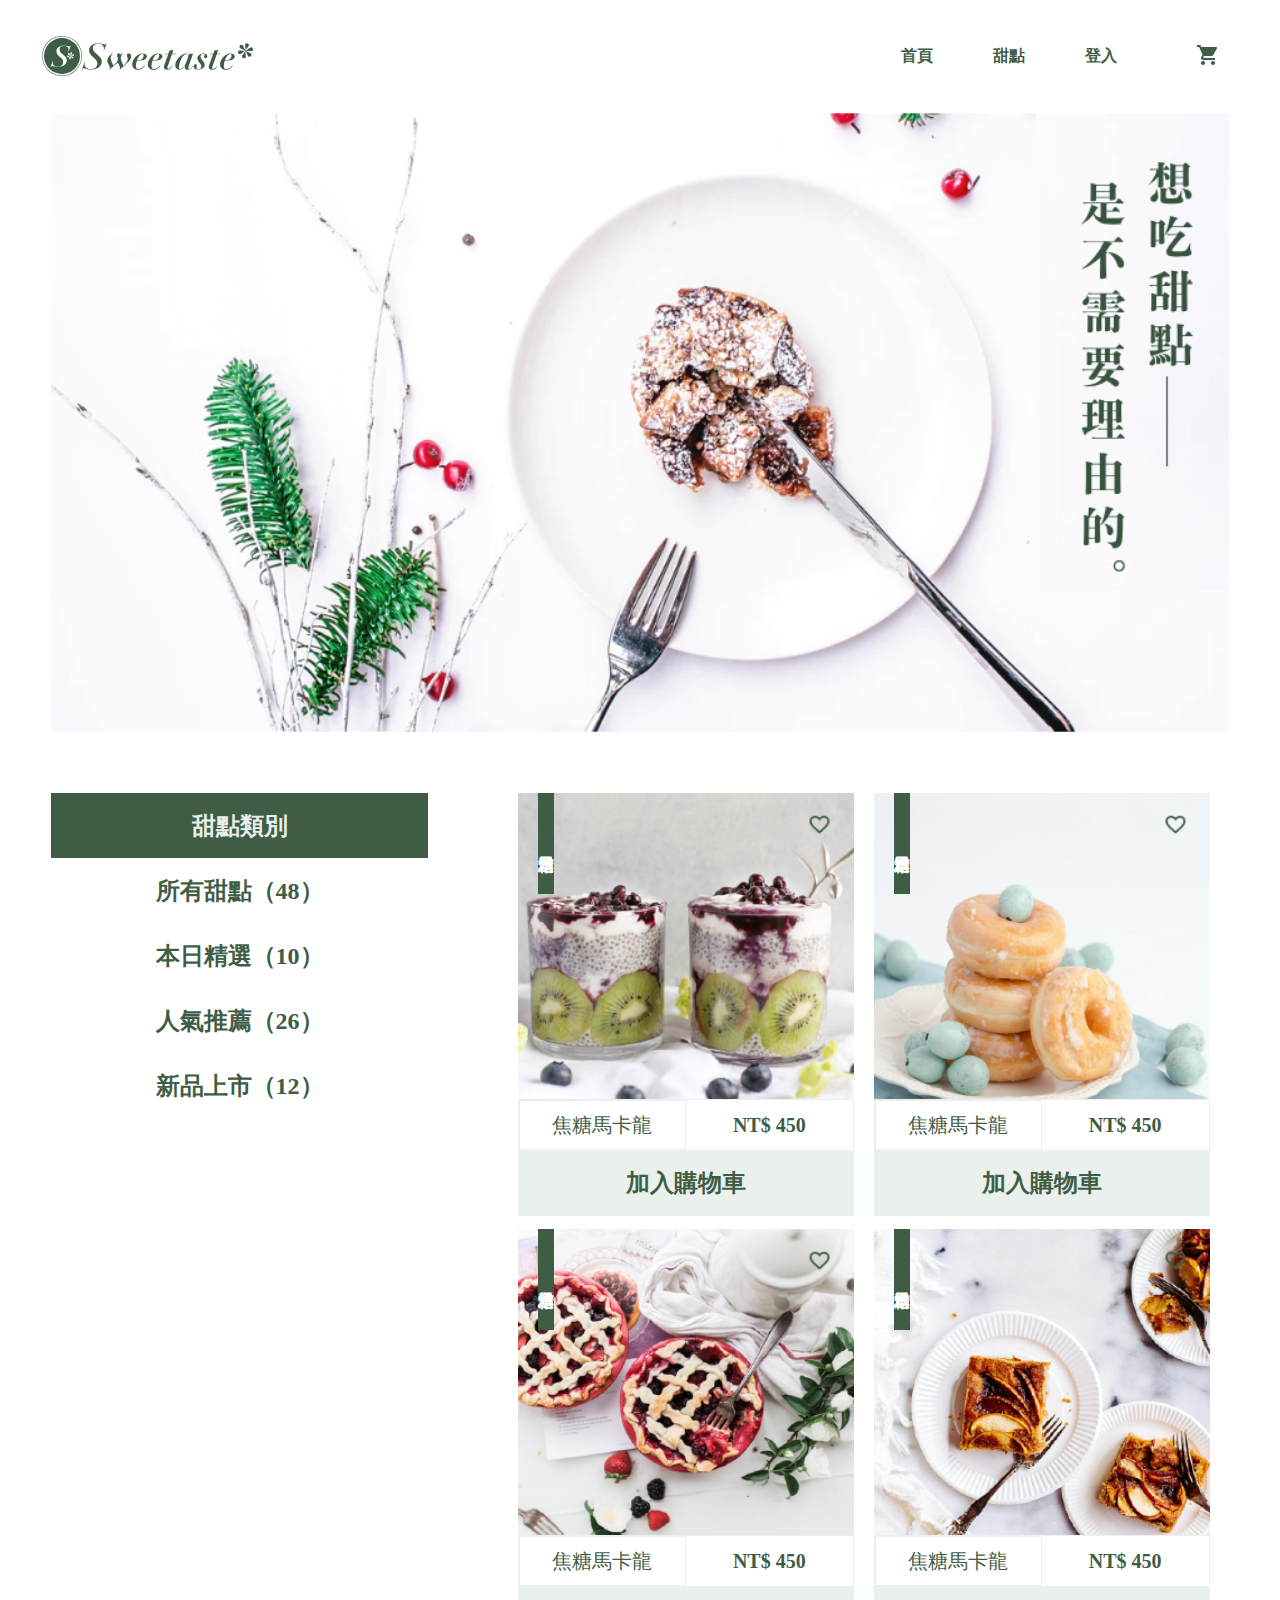
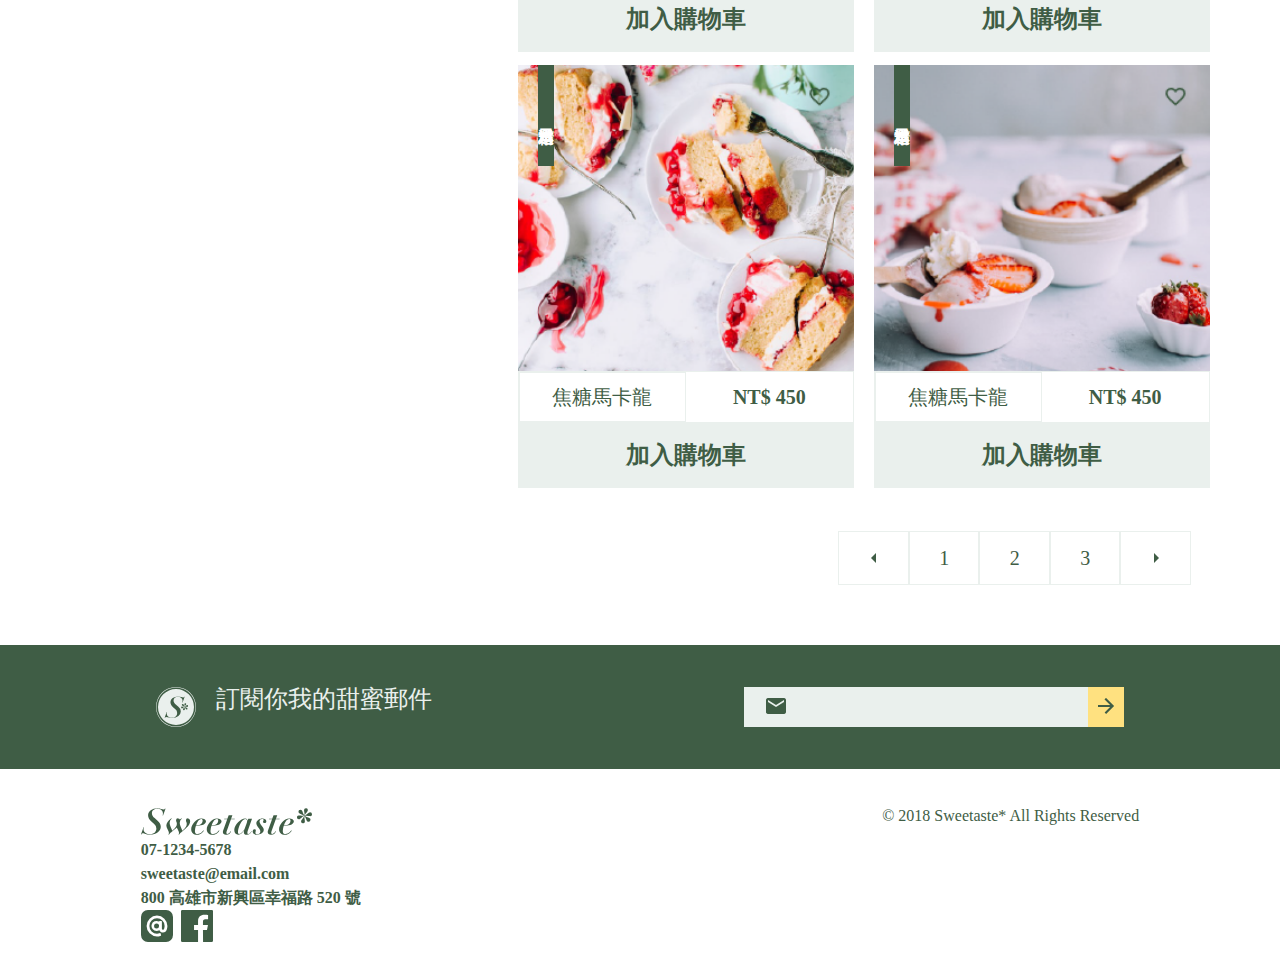
==== product.html @ cdbce23a "Add files via upload" ====
<!DOCTYPE html>
<html lang="en">
  <head>
    <meta charset="UTF-8" />
    <meta
      name="viewport"
      content="width=device-width,user-scalable=no, initial-scale=1.0, minimum-scale=1, maximum-scale=1"
    />
    <title>Products</title>
    <link rel="stylesheet" href="./styles/product-Page.css" />
  </head>
  <body>
    <header>
      <img class="bar" src="./image/dehaze-24px.png" alt="" />
      <div class="logo-header">
        <img class="only-pic" src="./image/logo-1000x1000.svg" alt="" />
        <img class="logo-text" src="./image/logotype-lg-dark.svg" alt="" />
        <h1>Sweetaste Dessert Shop</h1>
      </div>
      <div class="navbar">
        <ul>
          <li><a href="./home.html">首頁</a></li>
          <li><a href="#">甜點</a></li>
          <li><a href="#">登入</a></li>
        </ul>
        <a href="#"
          ><img class="cart" src="./image/shopping_cart.png" alt=""
        /></a>
      </div>
    </header>
    <img class="banner-pic" src="./image/banner.png" alt="" />
    <div class="banner-pic hide">
      <img src="./image/lg-想吃甜點是不需要理由的.svg" alt="">
    </div>
    <main>
      <ul class="menu">
        <li>甜點類別</li>
        <li>所有甜點（48）</li>
        <li>本日精選（10）</li>
        <li>人氣推薦（26）</li>
        <li>新品上市（12）</li>
      </ul>
      <section class="products">
        <ul>
          <li class="product-1">
            <a href="#" class="pic one">
              <p>本日精選</p>
              <img src="./image/favorite_border.png" alt="" />
            </a>
            <div>
              <a href="#">焦糖馬卡龍</a>
              <p>NT$ 450</p>
            </div>
            <button type="button">加入購物車</button>
          </li>
          <li class="product-2">
            <a href="#" class="pic two">
              <p>本日精選</p>
              <img src="./image/favorite_border.png" alt="" />
            </a>
            <div>
              <a href="#">焦糖馬卡龍</a>
              <p>NT$ 450</p>
            </div>
            <button type="button">加入購物車</button>
          </li>
          <li class="product-3">
            <a href="#" class="pic three">
              <p>本日精選</p>
              <img src="./image/favorite_border.png" alt="" />
            </a>
            <div>
              <a href="#">焦糖馬卡龍</a>
              <p>NT$ 450</p>
            </div>
            <button type="button">加入購物車</button>
          </li>
          <li class="product-1">
            <a href="#" class="pic four">
              <p>本日精選</p>
              <img src="./image/favorite_border.png" alt="" />
            </a>
            <div>
              <a href="#">焦糖馬卡龍</a>
              <p>NT$ 450</p>
            </div>
            <button type="button">加入購物車</button>
          </li>
          <li class="product-1">
            <a href="#" class="pic five">
              <p>本日精選</p>
              <img src="./image/favorite_border.png" alt="" />
            </a>
            <div>
              <a href="#">焦糖馬卡龍</a>
              <p>NT$ 450</p>
            </div>
            <button type="button">加入購物車</button>
          </li>
          <li class="product-1">
            <a href="#" class="pic six">
              <p>本日精選</p>
              <img src="./image/favorite_border.png" alt="" />
            </a>
            <div>
              <a href="#">焦糖馬卡龍</a>
              <p>NT$ 450</p>
            </div>
            <button type="button">加入購物車</button>
          </li>
        </ul>
      </section>
   </main>
   <div class="page-num-container">
   <ul class="page-number">
    <li><img src="./image/arrow_left.png" alt=""></li>
    <li>1</li>
    <li>2</li>
    <li>3</li>
    <li><img src="./image/arrow_right.png" alt=""></li>
  </ul> 
</div>
    <section class="sub">
      <div class="title">
        <img class="only-pic-mail" src="./image/logo-light.svg" alt="" />
        <p>訂閱你我的甜蜜郵件</p>
      </div>
      <div class="mail-addr">
        <label for="mail">
          <img src="./image/mail-24px.png" alt="" />
        </label>
        <input type="email" name="mail" />
        <button class="btn" type="submit">
          <img src="./image/arrow_forward-24px.png" alt="" />
        </button>
      </div>
    </section>
    <footer>

      <ul class="footer-left">
        <a href="#">
          <img class="logo-text" src="./image/logotype-lg-dark.svg" alt="" />
        </a>
        <li class="contact">
          <ul>
            <li>07-1234-5678</li>
            <li>sweetaste@email.com</li>
            <li>800 高雄市新興區幸福路 520 號</li>
          </ul>
        </li>
        <li>
          <ul class="sns">
            <li>
              <a href="#"><img src="./image/ic-line@.svg" alt="" /></a>
            </li>
            <li>
              <a href="#"><img src="./image/ic-facebook.svg" alt="" /></a>
            </li>
          </ul>
        </li>
      </ul>
      <div class="copyright">
        <img class="hide" src="./image/sm-今天是個吃甜點的好日子.svg" alt="" />
        <p>© 2018 Sweetaste* All Rights Reserved</p>
      </div>
    </footer>
  </body>
</html>
---- styles/product-Page.css ----
/* http://meyerweb.com/eric/tools/css/reset/ 
   v2.0 | 20110126
   License: none (public domain)
*/
html, body, div, span, applet, object, iframe,
h1, h2, h3, h4, h5, h6, p, blockquote, pre,
a, abbr, acronym, address, big, cite, code,
del, dfn, em, img, ins, kbd, q, s, samp,
small, strike, strong, sub, sup, tt, var,
b, u, i, center,
dl, dt, dd, ol, ul, li,
fieldset, form, label, legend,
table, caption, tbody, tfoot, thead, tr, th, td,
article, aside, canvas, details, embed,
figure, figcaption, footer, header, hgroup,
menu, nav, output, ruby, section, summary,
time, mark, audio, video {
  margin: 0;
  padding: 0;
  border: 0;
  font-size: 100%;
  font: inherit;
  vertical-align: baseline;
}

/* HTML5 display-role reset for older browsers */
a, article, aside, details, figcaption, figure,
footer, header, hgroup, menu, nav, section {
  display: block;
}

body {
  line-height: 1;
}

ol, ul {
  list-style: none;
}

blockquote, q {
  quotes: none;
}

blockquote:before, blockquote:after,
q:before, q:after {
  content: "";
  content: none;
}

table {
  border-collapse: collapse;
  border-spacing: 0;
}

* {
  box-sizing: border-box;
}

body {
  margin: 0 auto;
}

img {
  max-width: 100%;
  height: auto;
}

h1 {
  visibility: hidden;
}

.bar {
  display: none;
}

.logo-text {
  width: 171px;
  height: 27px;
}

.only-pic {
  width: 40px;
  height: 40px;
}

.cart {
  width: 24px;
  height: 24px;
}

a {
  text-decoration: none;
  color: #3F5D45;
}

header {
  width: 92%;
  display: flex;
  justify-content: space-between;
  align-items: center;
  margin: 36px 42px;
}
header .logo-header {
  display: flex;
  align-items: center;
  width: 220px;
  height: 40px;
}
header ul {
  display: flex;
  gap: 60px;
  align-items: center;
  flex-wrap: wrap;
}
header li {
  font-weight: bold;
}

.navbar {
  display: flex;
  gap: 79px;
}

@media (max-width: 770px) {
  .only-pic {
    display: none;
  }
  header {
    flex-direction: column;
    align-items: center;
    margin-left: 30px;
    margin-right: 30px;
  }
  .navbar {
    margin-top: 10px;
  }
}
@media (max-width: 400px) {
  header {
    flex-direction: row;
    margin: 10px auto;
  }
  header .logo-header {
    width: 114px;
    height: 17px;
  }
  header ul {
    display: none;
  }
  .bar {
    display: inline-block;
    width: 18px;
    height: 12px;
  }
}
.banner-pic {
  width: 92%;
  display: block;
  margin: 30px auto 60px auto;
}

.hide {
  display: none;
}

main {
  display: flex;
  justify-content: space-between;
  width: 92%;
  margin: 0 auto;
}

.menu {
  width: 32%;
  height: 325px;
}
.menu li {
  height: 20%;
  display: flex;
  justify-content: center;
  align-items: center;
  color: #3F5D45;
  font-size: 24px;
  font-weight: bold;
}
.menu li:first-child {
  background-color: #3F5D45;
  color: #EAF0ED;
}
.menu li:not(:first-child):hover {
  background-color: #EAF0ED;
}

.products {
  display: flex;
  justify-content: center;
  width: 62%;
}
.products ul {
  display: flex;
  justify-content: center;
  flex-wrap: wrap;
  gap: 0 20px;
}
.products li {
  width: 46%;
  height: 436px;
  display: flex;
  flex-direction: column;
}
.products li div {
  display: flex;
  justify-content: space-around;
  align-items: center;
  font-size: 20px;
  color: #3F5D45;
  border: 1px solid #EAF0ED;
}
.products li div p {
  font-weight: bold;
  color: #3F5D45;
  width: 50%;
  text-align: center;
}
.products li div a {
  display: block;
  width: 50%;
  padding-top: 14px;
  padding-bottom: 14px;
  border: 1px solid #EAF0ED;
  text-align: center;
}
.products li button {
  border: 0px;
  background-color: #EAF0ED;
  width: 100%;
  height: 65px;
  color: #3F5D45;
  font-size: 24px;
  font-weight: bold;
  text-align: center;
  cursor: pointer;
}

.pic {
  width: 100%;
  height: 70%;
  display: flex;
  justify-content: space-between;
  background-size: cover;
  background-position: center;
}
.pic.one {
  background-image: url("/image/p-1.png");
}
.pic.two {
  background-image: url("/image/p-2.png");
}
.pic.three {
  background-image: url("/image/p-3.png");
}
.pic.four {
  background-image: url("/image/p-4.png");
}
.pic.five {
  background-image: url("/image/p-5.png");
}
.pic.six {
  background-image: url("/image/p-6.png");
}
.pic img {
  width: 25px;
  height: 25px;
  margin-right: 22px;
  margin-top: 19px;
}
.pic p {
  writing-mode: vertical-lr;
  background-color: #3F5D45;
  height: 33%;
  text-align: center;
  color: white;
  font-weight: bold;
  margin-left: 20px;
}

.page-num-container {
  display: flex;
  justify-content: flex-end;
  margin-top: 30px;
}

.page-number {
  width: 29%;
  display: flex;
  margin-right: 5.5%;
}
.page-number li {
  border: 1px solid #EAF0ED;
  width: 19%;
  font-size: 20px;
  color: #3F5D45;
  display: flex;
  justify-content: center;
  align-items: center;
}
.page-number li:not(:first-child, :last-child) {
  padding: 16px 26px;
}
.page-number li:not(:first-child, :last-child):hover {
  color: white;
  background-color: #3F5D45;
}

@media (max-width: 770px) {
  .banner-pic {
    margin-bottom: 30px;
  }
  .products .product-2, .products .product-3 {
    display: none;
  }
  .products .product-1 {
    width: 100%;
  }
  .products ul {
    gap: 0px;
  }
  .page-num-container {
    justify-content: center;
  }
}
@media (max-width: 450px) {
  .banner-pic {
    margin-bottom: 15px;
  }
  main {
    flex-wrap: wrap;
  }
  main .menu {
    width: 100%;
  }
  main .products {
    width: 100%;
  }
}
.sub {
  background-color: #3F5D45;
  margin-top: 60px;
  display: flex;
  justify-content: space-around;
  padding-top: 42px;
  padding-bottom: 42px;
}

.title {
  display: flex;
  font-size: 24px;
  gap: 20px;
}
.title p {
  color: #EAF0ED;
}

.only-pic-mail {
  width: 40px;
  height: 40px;
}

.mail-addr {
  background-color: #EAF0ED;
  display: flex;
  justify-content: space-between;
  align-items: center;
  width: 380px;
}
.mail-addr input {
  border: 0px;
  width: 75%;
  background-color: #EAF0ED;
}
.mail-addr button {
  border: 0px;
  background-color: #FFE180;
  height: 100%;
  cursor: pointer;
}
.mail-addr label img {
  margin-left: 20px;
}

@media (max-width: 770px) {
  .sub {
    padding-left: 30px;
    padding-right: 30px;
    margin-top: 30px;
    flex-wrap: wrap;
  }
  .title {
    gap: 5px;
    align-items: center;
  }
  .title p {
    white-space: nowrap;
    font-size: 18px;
  }
  .only-pic-mail {
    display: block;
  }
  .mail-addr {
    width: 315px;
    height: 56px;
    margin-top: 20px;
  }
}
@media (max-width: 400px) {
  .sub {
    margin-top: 20px;
  }
}
footer {
  display: flex;
  justify-content: space-between;
  padding-top: 39px;
  padding-bottom: 30px;
}

.footer-left {
  display: flex;
  flex-direction: column;
  justify-content: space-around;
  margin-left: 11%;
}
.footer-left .sns {
  display: flex;
}
.footer-left .sns li {
  width: 32px;
  height: 32px;
  margin-right: 8px;
}

.contact {
  color: #3F5D45;
}
.contact li {
  line-height: 24px;
  font-weight: bold;
}

.copyright {
  display: flex;
  flex-direction: column;
  align-items: end;
  margin-right: 11%;
}
.copyright img {
  width: 59px;
  height: 219px;
}
.copyright p {
  color: #3F5D45;
}

@media (max-width: 400px) {
  footer {
    flex-direction: column;
    align-items: start;
  }
  .footer-left {
    gap: 37px;
  }
  .hide {
    display: none;
  }
  .copyright {
    margin-top: 20px;
    margin-left: 35px;
  }
}/*# sourceMappingURL=product-Page.css.map */
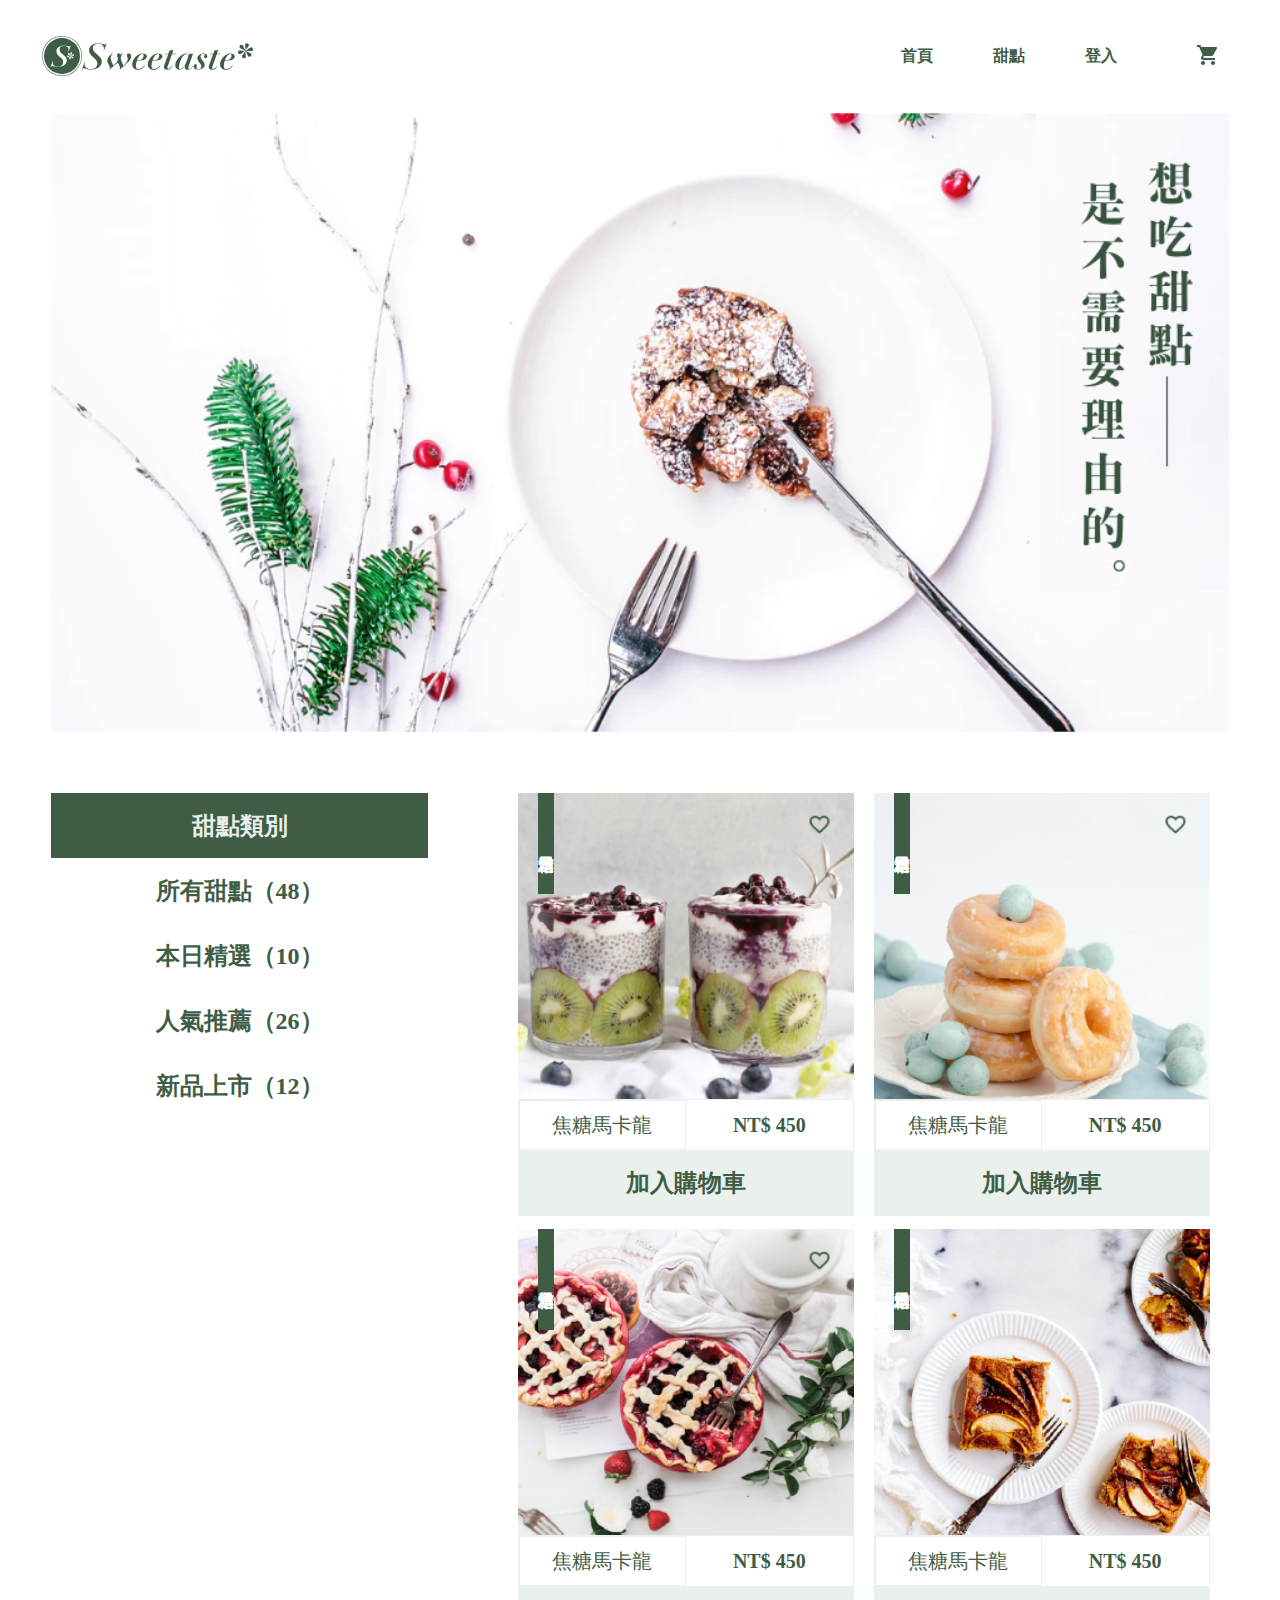
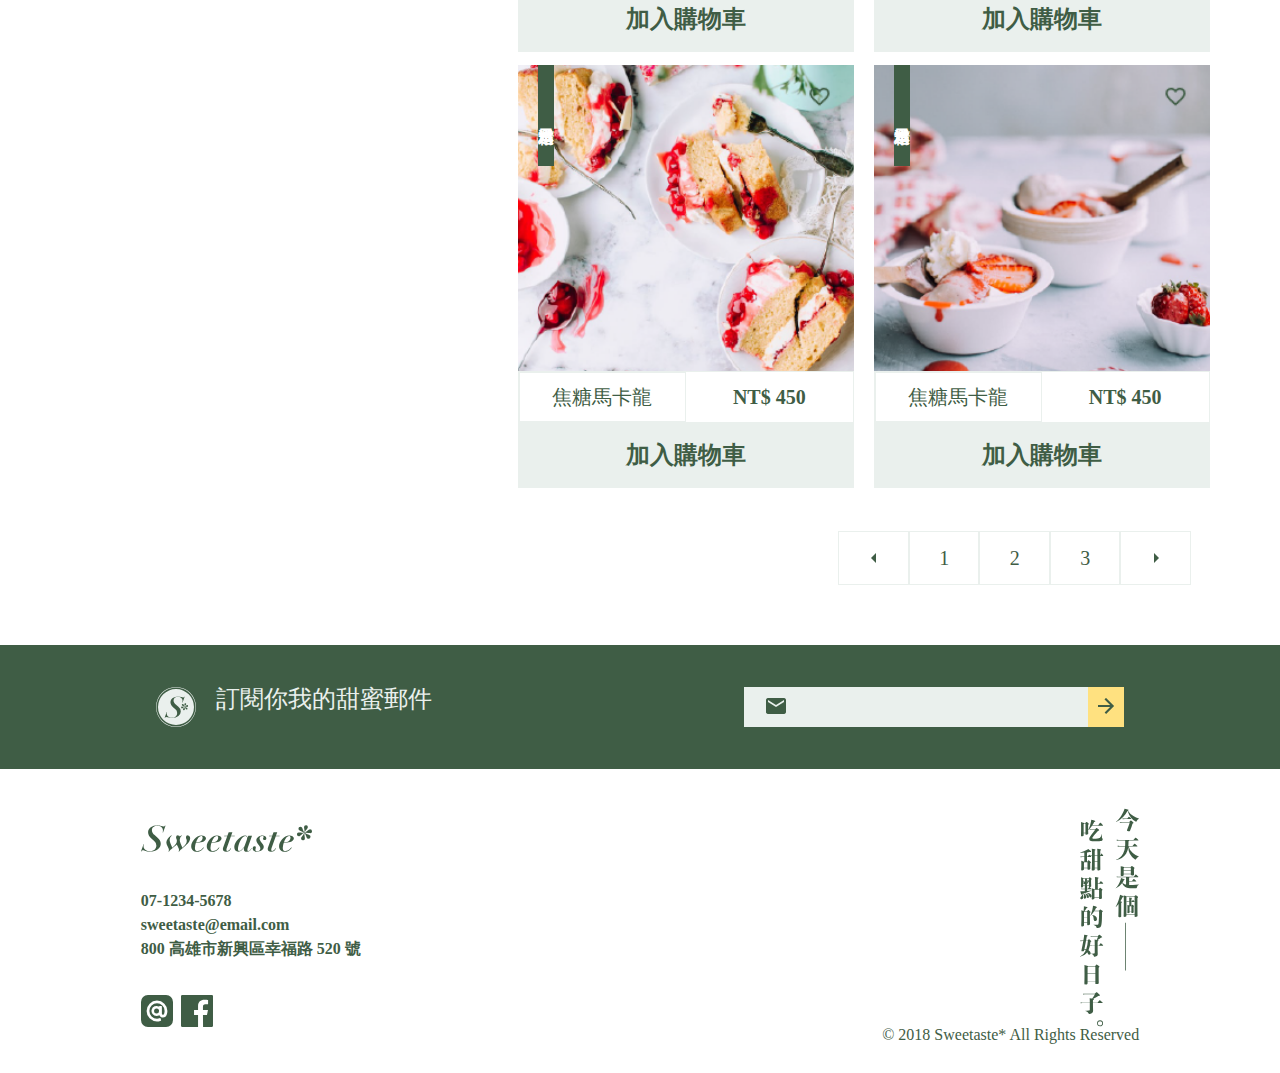
==== commit cb127af6: "Add files via upload" ====
--- a/product.html
+++ b/product.html
@@ -29,9 +29,7 @@
       </div>
     </header>
     <img class="banner-pic" src="./image/banner.png" alt="" />
-    <div class="banner-pic hide">
-      <img src="./image/lg-想吃甜點是不需要理由的.svg" alt="">
-    </div>
+
     <main>
       <ul class="menu">
         <li>甜點類別</li>
--- a/styles/product-Page.css
+++ b/styles/product-Page.css
@@ -158,8 +158,7 @@
   display: block;
   margin: 30px auto 60px auto;
 }
-
-.hide {
+.banner-pic .hide {
   display: none;
 }
 
@@ -251,22 +250,22 @@
   background-position: center;
 }
 .pic.one {
-  background-image: url("/image/p-1.png");
+  background-image: url("../image/p-1.png");
 }
 .pic.two {
-  background-image: url("/image/p-2.png");
+  background-image: url("../image/p-2.png");
 }
 .pic.three {
-  background-image: url("/image/p-3.png");
+  background-image: url("../image/p-3.png");
 }
 .pic.four {
-  background-image: url("/image/p-4.png");
+  background-image: url("../image/p-4.png");
 }
 .pic.five {
-  background-image: url("/image/p-5.png");
+  background-image: url("../image/p-5.png");
 }
 .pic.six {
-  background-image: url("/image/p-6.png");
+  background-image: url("../image/p-6.png");
 }
 .pic img {
   width: 25px;
@@ -316,6 +315,9 @@
   .banner-pic {
     margin-bottom: 30px;
   }
+  .menu li {
+    font-size: 18px;
+  }
   .products .product-2, .products .product-3 {
     display: none;
   }
@@ -338,6 +340,9 @@
   }
   main .menu {
     width: 100%;
+  }
+  main .menu li {
+    font-size: 20px;
   }
   main .products {
     width: 100%;
